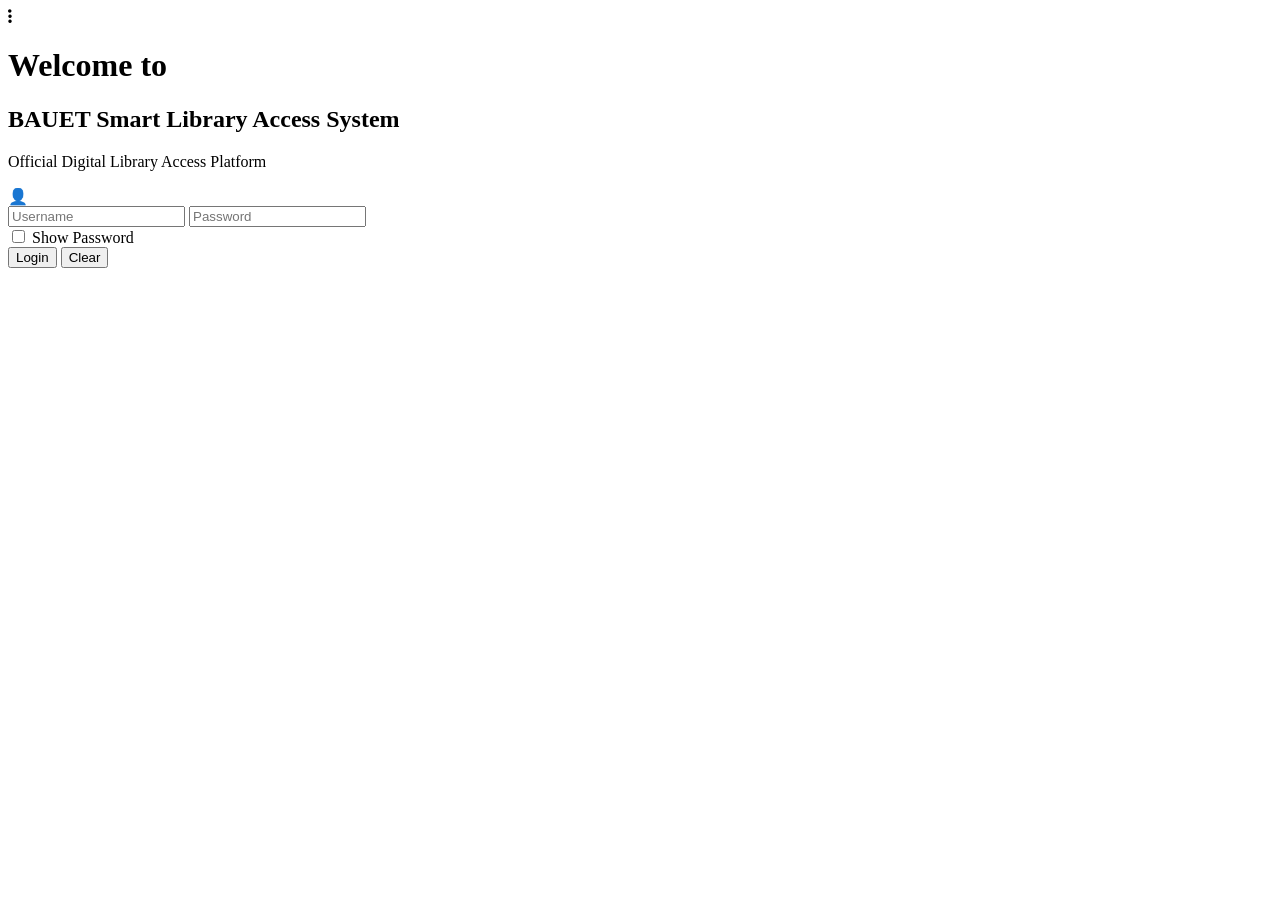
==== HTML/index.html @ 6a0f4990 "Added index file" ====
<!DOCTYPE html>
<html lang="en">
<head>
    <meta charset="UTF-8">
    <title>BAUET Smart Library Access System</title>

    <!-- CSS -->
    <link rel="stylesheet" href="style.css">

    <!-- Font Awesome -->
    <link rel="stylesheet" href="https://cdnjs.cloudflare.com/ajax/libs/font-awesome/6.4.0/css/all.min.css">
</head>

<body class="login-page">

    <!-- 3 Dot Menu -->
    <div class="top-menu">
        <i class="fa-solid fa-ellipsis-vertical"></i>
    </div>

    <div class="login-box">

        <!-- LEFT -->
        <div class="left-panel">
            <h1>Welcome to</h1>
            <h2>BAUET Smart Library Access System</h2>
            <p>Official Digital Library Access Platform</p>
        </div>

        <!-- RIGHT -->
        <div class="right-panel">

            <div class="icon">👤</div>

            <!-- LOGIN FORM -->
            <form onsubmit="login(event)">

                <input type="text" id="username" placeholder="Username" required>

                <input type="password" id="password" placeholder="Password" required>

                <div class="options">
                    <label>
                        <input type="checkbox" onclick="togglePassword()"> Show Password
                    </label>
                </div>

                <button type="submit" class="login-btn">
                    Login
                </button>

                <button type="reset" class="clear-btn">
                    Clear
                </button>

            </form>

        </div>
    </div>

    <!-- SCRIPT -->
    <script>

        // password show/hide
        function togglePassword() {
            const pass = document.getElementById("password");
            pass.type = pass.type === "password" ? "text" : "password";
        }

        // LOGIN FUNCTION (REAL BACKEND CONNECT)
        function login(event) {
            event.preventDefault();

            const username = document.getElementById("username").value;
            const password = document.getElementById("password").value;

            fetch("http://localhost:5000/api/login", {
                method: "POST",
                headers: {
                    "Content-Type": "application/json"
                },
                body: JSON.stringify({ username, password })
            })
            .then(res => res.json())
            .then(data => {

                if (data.success) {

                    // ✅ JWT TOKEN SAVE
                    localStorage.setItem("token", data.token);
                    localStorage.setItem("user", JSON.stringify(data.user));

                    alert("Login Successful");

                    // redirect
                    window.location.href = "dashboard.html";

                } else {
                    alert(data.message || "Login Failed");
                }

            })
            .catch(err => {
                console.log(err);
                alert("Server Error");
            });
        }

    </script>

</body>
</html>
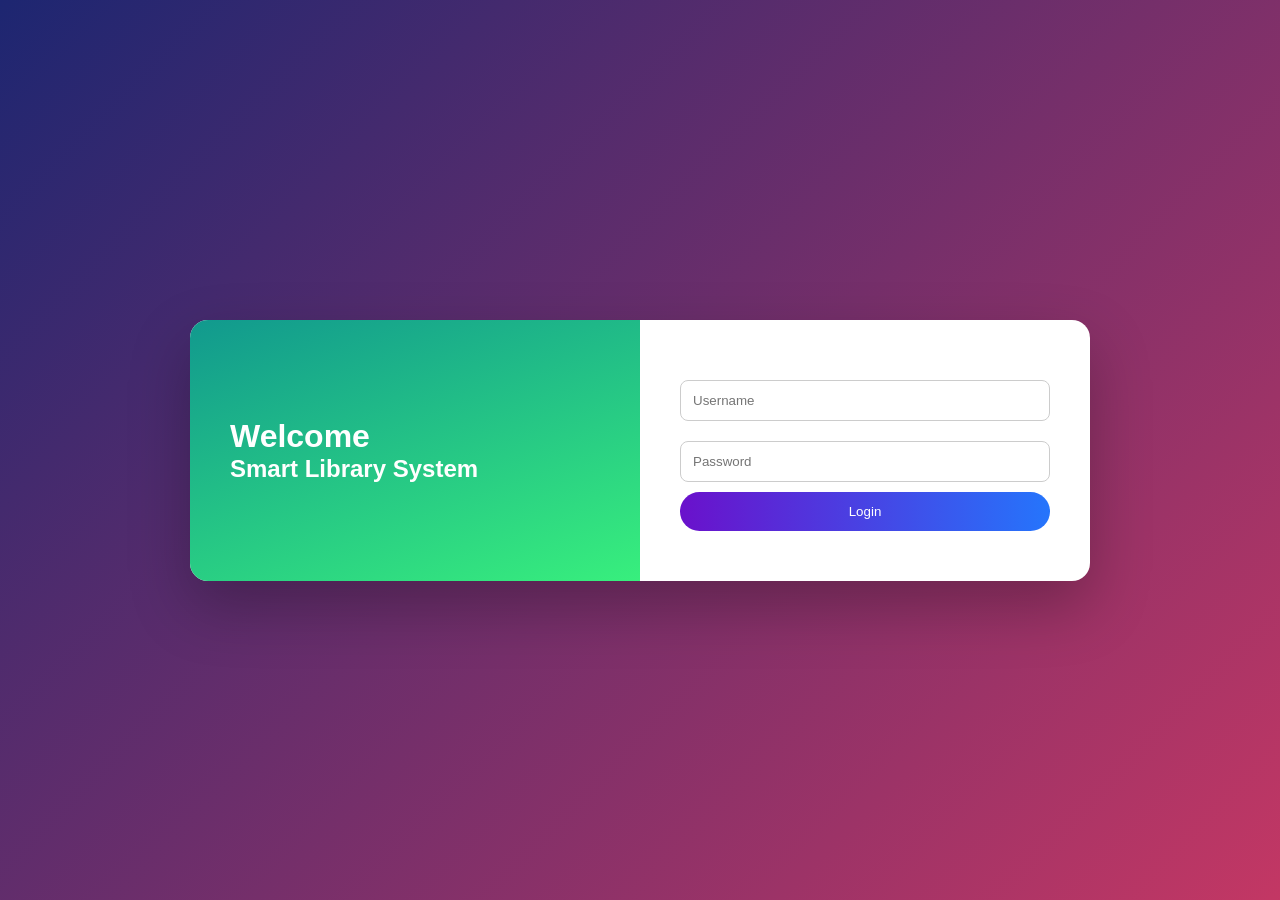
==== commit fc446eab: "updated index" ====
--- a/HTML/index.html
+++ b/HTML/index.html
@@ -1,112 +1,44 @@
 <!DOCTYPE html>
 <html lang="en">
 <head>
-    <meta charset="UTF-8">
-    <title>BAUET Smart Library Access System</title>
-
-    <!-- CSS -->
-    <link rel="stylesheet" href="style.css">
-
-    <!-- Font Awesome -->
-    <link rel="stylesheet" href="https://cdnjs.cloudflare.com/ajax/libs/font-awesome/6.4.0/css/all.min.css">
+<meta charset="UTF-8">
+<title>Login</title>
+<link rel="stylesheet" href="style.css">
 </head>
 
 <body class="login-page">
 
-    <!-- 3 Dot Menu -->
-    <div class="top-menu">
-        <i class="fa-solid fa-ellipsis-vertical"></i>
+<div class="login-box">
+
+    <div class="left-panel">
+        <h1>Welcome</h1>
+        <h2>Smart Library System</h2>
     </div>
 
-    <div class="login-box">
+    <div class="right-panel">
+        <form onsubmit="login(event)">
+            <input type="text" id="username" placeholder="Username" required>
+            <input type="password" id="password" placeholder="Password" required>
 
-        <!-- LEFT -->
-        <div class="left-panel">
-            <h1>Welcome to</h1>
-            <h2>BAUET Smart Library Access System</h2>
-            <p>Official Digital Library Access Platform</p>
-        </div>
-
-        <!-- RIGHT -->
-        <div class="right-panel">
-
-            <div class="icon">👤</div>
-
-            <!-- LOGIN FORM -->
-            <form onsubmit="login(event)">
-
-                <input type="text" id="username" placeholder="Username" required>
-
-                <input type="password" id="password" placeholder="Password" required>
-
-                <div class="options">
-                    <label>
-                        <input type="checkbox" onclick="togglePassword()"> Show Password
-                    </label>
-                </div>
-
-                <button type="submit" class="login-btn">
-                    Login
-                </button>
-
-                <button type="reset" class="clear-btn">
-                    Clear
-                </button>
-
-            </form>
-
-        </div>
+            <button class="login-btn">Login</button>
+        </form>
     </div>
 
-    <!-- SCRIPT -->
-    <script>
+</div>
 
-        // password show/hide
-        function togglePassword() {
-            const pass = document.getElementById("password");
-            pass.type = pass.type === "password" ? "text" : "password";
-        }
+<script>
+function login(e){
+    e.preventDefault();
 
-        // LOGIN FUNCTION (REAL BACKEND CONNECT)
-        function login(event) {
-            event.preventDefault();
+    let username = document.getElementById("username").value;
 
-            const username = document.getElementById("username").value;
-            const password = document.getElementById("password").value;
-
-            fetch("http://localhost:5000/api/login", {
-                method: "POST",
-                headers: {
-                    "Content-Type": "application/json"
-                },
-                body: JSON.stringify({ username, password })
-            })
-            .then(res => res.json())
-            .then(data => {
-
-                if (data.success) {
-
-                    // ✅ JWT TOKEN SAVE
-                    localStorage.setItem("token", data.token);
-                    localStorage.setItem("user", JSON.stringify(data.user));
-
-                    alert("Login Successful");
-
-                    // redirect
-                    window.location.href = "dashboard.html";
-
-                } else {
-                    alert(data.message || "Login Failed");
-                }
-
-            })
-            .catch(err => {
-                console.log(err);
-                alert("Server Error");
-            });
-        }
-
-    </script>
+    if(username === "admin"){
+        window.location.href = "admin-dashboard.html";
+    } else {
+        window.location.href = "dashboard.html";
+    }
+}
+</script>
 
 </body>
 </html>
--- a/HTML/style.css
+++ b/HTML/style.css
@@ -0,0 +1,242 @@
+/* ================= GLOBAL ================= */
+
+* {
+    margin: 0;
+    padding: 0;
+    box-sizing: border-box;
+    font-family: Arial, sans-serif;
+}
+
+body {
+    background: #f4f6f9;
+}
+
+/* ================= LOGIN PAGE BACKGROUND ================= */
+
+.login-page {
+    height: 100vh;
+    background: linear-gradient(135deg, #1d2671, #c33764);
+    display: flex;
+    justify-content: center;
+    align-items: center;
+    position: relative;
+}
+
+/* ================= TOP RIGHT 3 DOT ================= */
+
+.top-menu {
+    position: absolute;
+    top: 20px;
+    right: 25px;
+    font-size: 22px;
+    color: white;
+    cursor: pointer;
+}
+
+/* ================= HEADER ================= */
+
+.header {
+    background: #283593;
+    color: white;
+    padding: 16px;
+    text-align: center;
+    font-size: 20px;
+    font-weight: bold;
+}
+
+/* ================= LAYOUT ================= */
+
+.container {
+    display: flex;
+    min-height: 100vh;
+}
+
+/* ================= SIDEBAR ================= */
+
+.sidebar {
+    width: 230px;
+    background: #3949ab;
+    padding-top: 20px;
+}
+
+.sidebar a {
+    display: block;
+    color: white;
+    padding: 14px 22px;
+    text-decoration: none;
+    transition: 0.3s;
+}
+
+.sidebar a:hover,
+.sidebar .active {
+    background: #1a237e;
+}
+
+/* ================= CONTENT ================= */
+
+.content {
+    flex: 1;
+    padding: 35px;
+}
+
+.subtitle {
+    color: #555;
+    margin-bottom: 20px;
+}
+
+/* ================= TABLE ================= */
+
+table {
+    width: 100%;
+    border-collapse: collapse;
+    background: white;
+}
+
+table th,
+table td {
+    border: 1px solid #ddd;
+    padding: 12px;
+    text-align: center;
+}
+
+table th {
+    background: #e8eaf6;
+}
+
+/* ================= STATUS COLORS ================= */
+
+.available { color: green; font-weight: bold; }
+.issued { color: red; font-weight: bold; }
+.pending { color: orange; font-weight: bold; }
+.approved { color: #2e7d32; font-weight: bold; }
+.resolved { color: green; font-weight: bold; }
+
+/* ================= BOX / FORM ================= */
+
+.box {
+    background: white;
+    padding: 25px;
+    border-radius: 12px;
+    margin-bottom: 25px;
+    box-shadow: 0 4px 12px rgba(0, 0, 0, 0.08);
+    max-width: 550px;
+}
+
+.box input,
+.box select,
+.box textarea {
+    width: 100%;
+    padding: 10px;
+    margin-bottom: 12px;
+    border-radius: 6px;
+    border: 1px solid #ccc;
+}
+
+.box textarea {
+    height: 100px;
+    resize: none;
+}
+
+/* ================= BUTTONS ================= */
+
+button,
+.submit-btn,
+.issue-btn,
+.return-btn,
+.reserve-btn,
+.login-btn,
+.search-box button,
+.clear-btn {
+    padding: 12px;
+    border: none;
+    border-radius: 25px;
+    cursor: pointer;
+    color: white;
+    width: 100%;
+}
+
+.login-btn {
+    background: linear-gradient(to right, #6a11cb, #2575fc);
+}
+
+.clear-btn {
+    background: #9e9e9e;
+    margin-top: 10px;
+}
+
+.issue-btn { background: #2e7d32; }
+.return-btn { background: #c62828; }
+.reserve-btn { background: #1565c0; }
+.submit-btn { background: #2e7d32; }
+.search-box button { background: #283593; }
+
+/* ================= LOGIN BOX ================= */
+
+.login-box {
+    width: 900px;
+    background: white;
+    display: flex;
+    border-radius: 18px;
+    overflow: hidden;
+    box-shadow: 0 25px 60px rgba(0, 0, 0, 0.25);
+}
+
+.left-panel {
+    width: 50%;
+    background: linear-gradient(160deg, #11998e, #38ef7d);
+    color: white;
+    padding: 60px 40px;
+    display: flex;
+    flex-direction: column;
+    justify-content: center;
+}
+
+.right-panel {
+    width: 50%;
+    padding: 50px 40px;
+    text-align: center;
+}
+
+.right-panel input {
+    width: 100%;
+    padding: 12px;
+    margin: 10px 0;
+    border-radius: 8px;
+    border: 1px solid #ccc;
+}
+
+/* ================= SEARCH BOX ================= */
+
+.search-box {
+    margin: 20px 0;
+}
+
+.search-box input {
+    padding: 10px;
+    width: 250px;
+    border-radius: 5px;
+    border: 1px solid #ccc;
+}
+
+/* ================= RESPONSIVE ================= */
+
+@media (max-width: 768px) {
+
+    .container {
+        flex-direction: column;
+    }
+
+    .sidebar {
+        width: 100%;
+    }
+
+    .login-box {
+        flex-direction: column;
+        width: 95%;
+    }
+
+    .left-panel,
+    .right-panel {
+        width: 100%;
+    }
+}
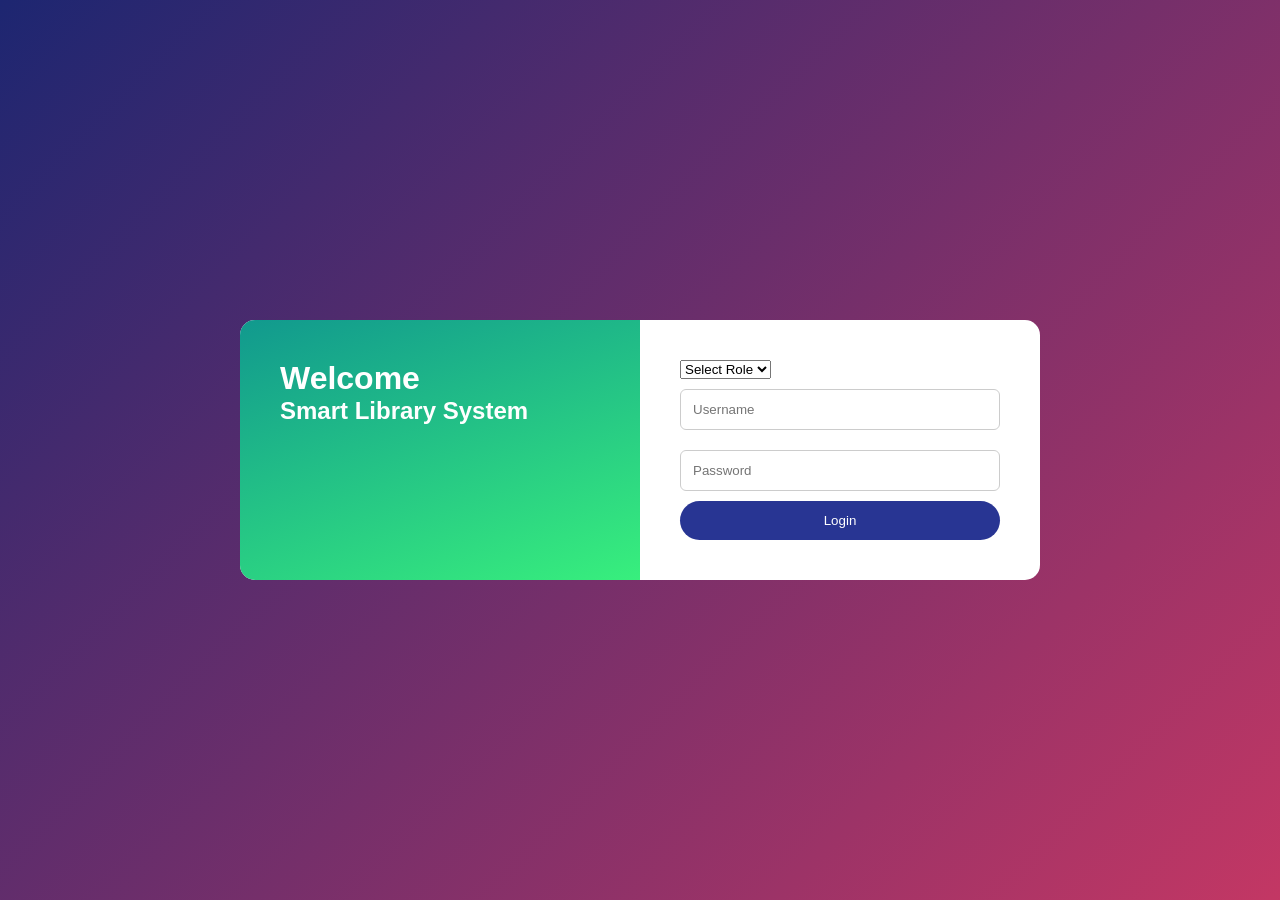
==== commit 1f616b48: "updated index" ====
--- a/HTML/index.html
+++ b/HTML/index.html
@@ -16,28 +16,72 @@
     </div>
 
     <div class="right-panel">
-        <form onsubmit="login(event)">
+        <form id="loginForm">
+
+            <select id="role" required>
+                <option value="">Select Role</option>
+                <option value="admin">Admin</option>
+                <option value="user">User</option>
+            </select>
+
             <input type="text" id="username" placeholder="Username" required>
+
             <input type="password" id="password" placeholder="Password" required>
 
-            <button class="login-btn">Login</button>
+            <button type="submit" class="login-btn">Login</button>
+
         </form>
     </div>
 
 </div>
 
 <script>
-function login(e){
+document.getElementById("loginForm").addEventListener("submit", async function(e){
     e.preventDefault();
 
+    let role = document.getElementById("role").value;
     let username = document.getElementById("username").value;
+    let password = document.getElementById("password").value;
 
-    if(username === "admin"){
-        window.location.href = "admin-dashboard.html";
-    } else {
-        window.location.href = "dashboard.html";
+    if(!role){
+        alert("Please select role");
+        return;
     }
-}
+
+    try {
+        let res = await fetch("http://127.0.0.1:5000/api/login", {
+            method: "POST",
+            headers: {
+                "Content-Type": "application/json"
+            },
+            body: JSON.stringify({username,password})
+        });
+
+        let data = await res.json();
+
+        if(data.success){
+
+            // 🔥 role check
+            if(data.user.role !== role){
+                alert("Wrong role selected!");
+                return;
+            }
+
+            // 🔥 redirect
+            if(role === "admin"){
+                window.location.href = "admin-dashboard.html";
+            } else {
+                window.location.href = "dashboard.html";
+            }
+
+        } else {
+            alert("Wrong Username or Password");
+        }
+
+    } catch (err) {
+        alert("Server Error");
+    }
+});
 </script>
 
 </body>
--- a/HTML/style.css
+++ b/HTML/style.css
@@ -11,7 +11,7 @@
     background: #f4f6f9;
 }
 
-/* ================= LOGIN PAGE BACKGROUND ================= */
+/* ================= LOGIN PAGE ================= */
 
 .login-page {
     height: 100vh;
@@ -19,215 +19,290 @@
     display: flex;
     justify-content: center;
     align-items: center;
-    position: relative;
-}
-
-/* ================= TOP RIGHT 3 DOT ================= */
-
-.top-menu {
-    position: absolute;
-    top: 20px;
-    right: 25px;
-    font-size: 22px;
-    color: white;
-    cursor: pointer;
-}
-
-/* ================= HEADER ================= */
-
-.header {
-    background: #283593;
-    color: white;
-    padding: 16px;
-    text-align: center;
-    font-size: 20px;
-    font-weight: bold;
-}
-
-/* ================= LAYOUT ================= */
-
-.container {
-    display: flex;
-    min-height: 100vh;
-}
-
-/* ================= SIDEBAR ================= */
-
-.sidebar {
-    width: 230px;
-    background: #3949ab;
-    padding-top: 20px;
-}
-
-.sidebar a {
-    display: block;
-    color: white;
-    padding: 14px 22px;
-    text-decoration: none;
-    transition: 0.3s;
-}
-
-.sidebar a:hover,
-.sidebar .active {
-    background: #1a237e;
-}
-
-/* ================= CONTENT ================= */
-
-.content {
-    flex: 1;
-    padding: 35px;
-}
-
-.subtitle {
-    color: #555;
-    margin-bottom: 20px;
-}
-
-/* ================= TABLE ================= */
-
-table {
-    width: 100%;
-    border-collapse: collapse;
-    background: white;
-}
-
-table th,
-table td {
-    border: 1px solid #ddd;
-    padding: 12px;
-    text-align: center;
-}
-
-table th {
-    background: #e8eaf6;
-}
-
-/* ================= STATUS COLORS ================= */
-
-.available { color: green; font-weight: bold; }
-.issued { color: red; font-weight: bold; }
-.pending { color: orange; font-weight: bold; }
-.approved { color: #2e7d32; font-weight: bold; }
-.resolved { color: green; font-weight: bold; }
-
-/* ================= BOX / FORM ================= */
-
-.box {
-    background: white;
-    padding: 25px;
-    border-radius: 12px;
-    margin-bottom: 25px;
-    box-shadow: 0 4px 12px rgba(0, 0, 0, 0.08);
-    max-width: 550px;
-}
-
-.box input,
-.box select,
-.box textarea {
-    width: 100%;
-    padding: 10px;
-    margin-bottom: 12px;
-    border-radius: 6px;
-    border: 1px solid #ccc;
-}
-
-.box textarea {
-    height: 100px;
-    resize: none;
-}
-
-/* ================= BUTTONS ================= */
-
-button,
-.submit-btn,
-.issue-btn,
-.return-btn,
-.reserve-btn,
-.login-btn,
-.search-box button,
-.clear-btn {
-    padding: 12px;
-    border: none;
-    border-radius: 25px;
-    cursor: pointer;
-    color: white;
-    width: 100%;
-}
-
-.login-btn {
-    background: linear-gradient(to right, #6a11cb, #2575fc);
-}
-
-.clear-btn {
-    background: #9e9e9e;
-    margin-top: 10px;
-}
-
-.issue-btn { background: #2e7d32; }
-.return-btn { background: #c62828; }
-.reserve-btn { background: #1565c0; }
-.submit-btn { background: #2e7d32; }
-.search-box button { background: #283593; }
+}
 
 /* ================= LOGIN BOX ================= */
 
 .login-box {
-    width: 900px;
-    background: white;
-    display: flex;
-    border-radius: 18px;
+    width: 800px;
+    background: white;
+    display: flex;
+    border-radius: 15px;
     overflow: hidden;
-    box-shadow: 0 25px 60px rgba(0, 0, 0, 0.25);
 }
 
 .left-panel {
     width: 50%;
     background: linear-gradient(160deg, #11998e, #38ef7d);
     color: white;
-    padding: 60px 40px;
-    display: flex;
-    flex-direction: column;
-    justify-content: center;
+    padding: 40px;
 }
 
 .right-panel {
     width: 50%;
-    padding: 50px 40px;
-    text-align: center;
+    padding: 40px;
 }
 
 .right-panel input {
     width: 100%;
     padding: 12px;
     margin: 10px 0;
-    border-radius: 8px;
+    border-radius: 6px;
     border: 1px solid #ccc;
 }
 
-/* ================= SEARCH BOX ================= */
-
-.search-box {
-    margin: 20px 0;
-}
-
-.search-box input {
+.login-btn {
+    width: 100%;
+    padding: 12px;
+    background: #283593;
+    color: white;
+    border: none;
+    border-radius: 20px;
+    cursor: pointer;
+}
+
+/* ================= HEADER ================= */
+
+.header {
+    background: #283593;
+    color: white;
+    padding: 15px;
+    text-align: center;
+    font-size: 20px;
+    font-weight: bold;
+    position: relative;
+}
+
+/* ================= 3 DOT MENU ================= */
+
+.menu-container {
+    position: absolute;
+    right: 20px;
+    top: 10px;
+}
+
+.menu-btn {
+    background: none;
+    border: none;
+    font-size: 22px;
+    color: white;
+    cursor: pointer;
+}
+
+.menu-content {
+    display: none;
+    position: absolute;
+    right: 0;
+    background: white;
+    min-width: 150px;
+    box-shadow: 0px 5px 10px rgba(0,0,0,0.2);
+    border-radius: 6px;
+}
+
+.menu-content a {
+    display: block;
     padding: 10px;
-    width: 250px;
+    color: black;
+    text-decoration: none;
+}
+
+.menu-content a:hover {
+    background: #eee;
+}
+
+.show {
+    display: block;
+}
+
+/* ================= LAYOUT ================= */
+
+.container {
+    display: flex;
+    min-height: 100vh;
+}
+
+/* ================= USER SIDEBAR ================= */
+
+.sidebar {
+    width: 230px;
+    background: #3949ab;
+}
+
+.sidebar a {
+    display: block;
+    padding: 14px;
+    color: white;
+    text-decoration: none;
+}
+
+.sidebar a:hover,
+.sidebar .active {
+    background: #1a237e;
+}
+
+/* ================= CONTENT ================= */
+
+.content {
+    flex: 1;
+    padding: 30px;
+}
+
+.subtitle {
+    color: #666;
+    margin-bottom: 20px;
+}
+
+/* ================= CARDS ================= */
+
+.cards {
+    display: flex;
+    gap: 20px;
+    margin-top: 20px;
+}
+
+.card {
+    background: white;
+    padding: 20px;
+    flex: 1;
+    border-radius: 10px;
+    text-align: center;
+}
+
+/* ================= TABLE ================= */
+
+table {
+    width: 100%;
+    border-collapse: collapse;
+    background: white;
+    margin-top: 20px;
+}
+
+th, td {
+    padding: 12px;
+    border: 1px solid #ddd;
+    text-align: center;
+}
+
+th {
+    background: #e8eaf6;
+}
+
+/* ================= STATUS ================= */
+
+.available { color: green; font-weight: bold; }
+.issued { color: red; font-weight: bold; }
+.pending { color: orange; font-weight: bold; }
+.approved { color: green; font-weight: bold; }
+
+/* ================= FORM / BOX ================= */
+
+.box {
+    background: white;
+    padding: 20px;
+    border-radius: 10px;
+    margin-bottom: 20px;
+}
+
+.box input,
+.box textarea,
+.box select {
+    width: 100%;
+    padding: 10px;
+    margin: 10px 0;
+}
+
+/* ================= BUTTONS ================= */
+
+button {
+    padding: 10px;
+    border: none;
     border-radius: 5px;
-    border: 1px solid #ccc;
+    cursor: pointer;
+}
+
+.issue-btn { background: green; color: white; }
+.return-btn { background: red; color: white; }
+.submit-btn { background: green; color: white; }
+
+/* ================= ADMIN PANEL ================= */
+
+.admin-body {
+    background: #eef1f8;
+}
+
+.admin-header {
+    background: #2c2f8f;
+    color: white;
+    padding: 15px;
+    text-align: center;
+    font-size: 20px;
+    font-weight: bold;
+}
+
+.admin-container {
+    display: flex;
+}
+
+/* ADMIN SIDEBAR */
+
+.admin-sidebar {
+    width: 230px;
+    background: #3f4db8;
+    min-height: 100vh;
+}
+
+.admin-sidebar a {
+    display: block;
+    padding: 16px 20px;
+    color: white;
+    text-decoration: none;
+    font-size: 18px;
+}
+
+.admin-sidebar a:hover {
+    background: #2c2f8f;
+}
+
+.admin-sidebar .active {
+    background: #1f2375;
+}
+
+/* ADMIN CONTENT */
+
+.admin-content {
+    flex: 1;
+    padding: 30px;
+}
+
+/* ADMIN BUTTONS */
+
+.approve-btn {
+    background: #2e7d32;
+    color: white;
+    padding: 6px 10px;
+    border-radius: 5px;
+}
+
+.reject-btn {
+    background: #c62828;
+    color: white;
+    padding: 6px 10px;
+    border-radius: 5px;
 }
 
 /* ================= RESPONSIVE ================= */
 
 @media (max-width: 768px) {
-
     .container {
         flex-direction: column;
     }
 
-    .sidebar {
+    .sidebar, .admin-sidebar {
         width: 100%;
+    }
+
+    .cards {
+        flex-direction: column;
     }
 
     .login-box {
